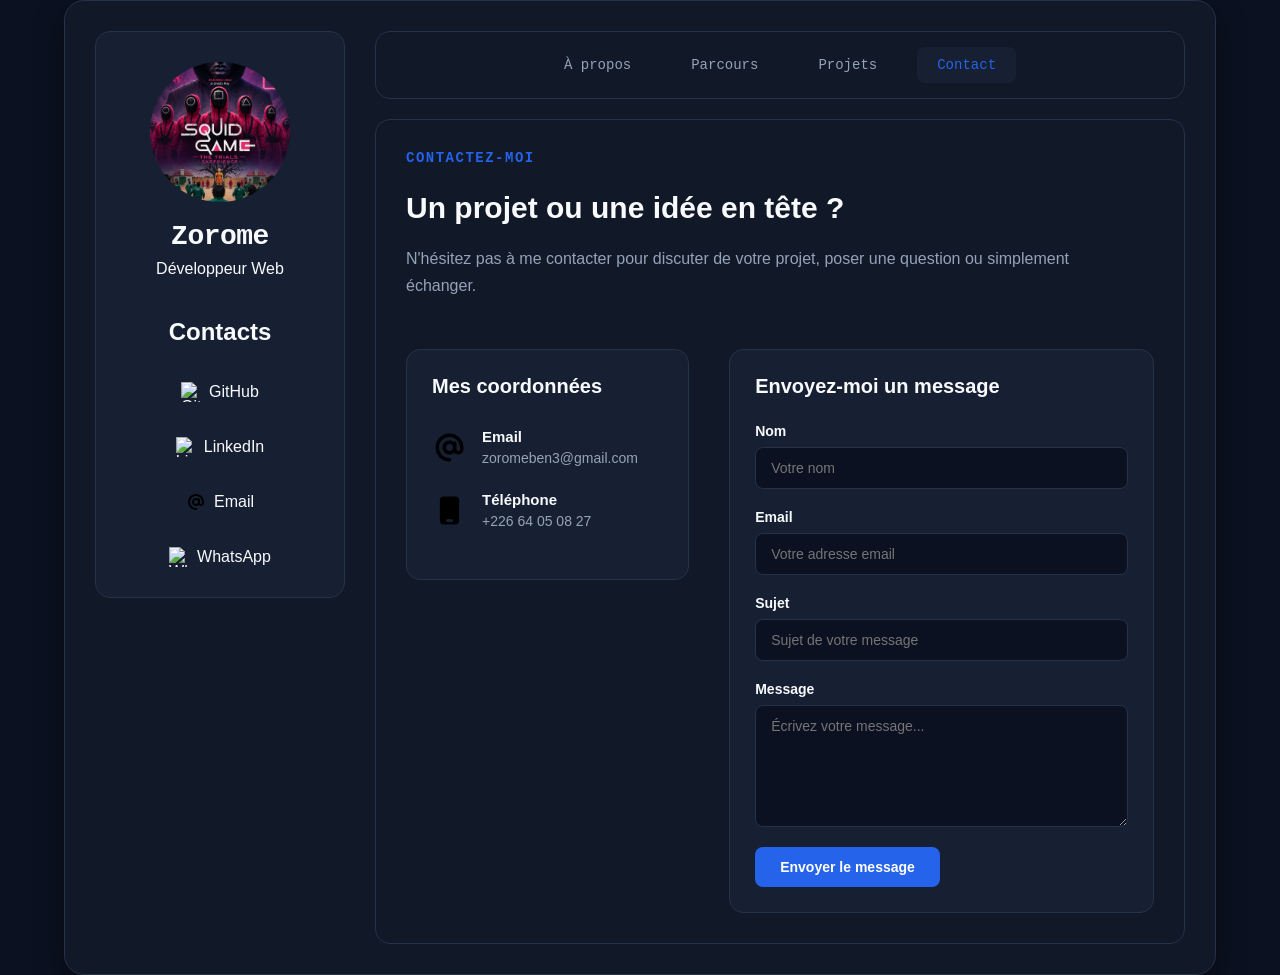
==== contacts.html @ be03c739 "mon premier commit" ====
<!DOCTYPE html>
<html lang="fr">

<head>
    <meta charset="UTF-8">

    <meta name="viewport" content="width=device-width, initial-scale=1.0">

    <title>Contact - Zorome</title>

    <link rel="stylesheet" href="style.css">
</head>

<body>

    <!-- GRAND CONTENEUR -->

    <div class="portfolio-container">


        <!-- =========================
             COLONNE GAUCHE
        ========================== -->

        <aside class="profile-sidebar">

            <!-- PROFIL -->

           <div class="profile">

    <div class="profile-header">

        <img
            src="image/squig-game.jpg"
            alt="Photo de Zorome"
        >

        <div class="profile-name">

            <h1>Zorome</h1>

            <p>Développeur Web</p>

        </div>

        <button class="profile-toggle" id="profileToggle">
            ▼
        </button>

    </div>
<div class="profile-info" id="profileInfo">

    <a href="mailto:zoromeben3@gmail.com">
        📧 zoromeben3@gmail.com
    </a>

    <a href="tel:+22664050827">
        📱 +226 64 05 08 27
    </a>

    <a href="#" target="_blank">
        💻 GitHub
    </a>

    <a href="#" target="_blank">
        🔗 LinkedIn
    </a>

    <a href="#" target="_blank">
        💬 WhatsApp
    </a>

</div>

</div>

            <!-- CONTACTS -->

            <div class="contacts">

                <h2>Contacts</h2>

                


                <a href="#">

                    <img
                        src="image/svg/img11.svg"
                        alt="GitHub"
                    >

                    GitHub

                </a>


                <a href="#">

                    <img
                        src="image/svg/img22.svg"
                        alt="LinkedIn"
                    >

                    LinkedIn

                </a>


                <a href="#">

                    <img
                        src="image/svg/img33.svg"
                        alt="Email"
                    >

                    Email

                </a>


                <a href="#">

                    <img
                        src="image/svg/img44.svg"
                        alt="WhatsApp"
                    >

                    WhatsApp

                </a>

            </div>

        </aside>



        <!-- =========================
             COLONNE DROITE
        ========================== -->

        <div class="right-column">


            <!-- =========================
                 MENU
            ========================== -->

           <nav class="menu">


<button class="active" data-page="index.html">
    À propos
</button>

<button data-page="parcours.html">
    Parcours
</button>

<button data-page="projets.html">
    Projets
</button>

<button data-page="contacts.html">
    Contact
</button>


</nav>



            <!-- =========================
                 CONTENU PRINCIPAL
            ========================== -->

            <main class="main-content">


                <!-- =========================
                     SECTION CONTACT
                ========================== -->

                <section class="contact-section">


                    <!-- INTRODUCTION -->

                    <div class="contact-intro">

                        <h2>Contactez-moi</h2>

                        <h3>
                            Un projet ou une idée en tête ?
                        </h3>

                        <p>
                            N'hésitez pas à me contacter pour discuter
                            de votre projet, poser une question ou
                            simplement échanger.
                        </p>

                    </div>



                    <!-- CONTENU CONTACT -->

                    <div class="contact-container">


                        <!-- INFORMATIONS -->

                        <div class="contact-info">

                            <h3>
                                Mes coordonnées
                            </h3>


                            <div class="contact-item">

                                <img
                                    src="image/svg/img33.svg"
                                    alt="Email"
                                >

                                <div>

                                    <h4>Email</h4>

                                    <p>
                                        zoromeben3@gmail.com
                                    </p>

                                </div>

                            </div>



                            <div class="contact-item">

                                <img
                                    src="image/svg/img55.svg"
                                    alt="Téléphone"
                                >

                                <div>

                                    <h4>Téléphone</h4>

                                    <p>
                                        +226 64 05 08 27
                                    </p>

                                </div>

                            </div>




                        </div>



                        <!-- FORMULAIRE -->

                        <div class="contact-form">

                            <h3>
                                Envoyez-moi un message
                            </h3>


                            <form id="contactForm">


                                <!-- NOM -->

                                <div class="form-group">

                                    <label for="name">
                                        Nom
                                    </label>

                                    <input
                                        type="text"
                                        id="name"
                                        placeholder="Votre nom"
                                    >
                                    <p id="nameError" class="error"></p>

                                </div>



                                <!-- EMAIL -->

                                <div class="form-group">

                                    <label for="email">
                                        Email
                                    </label>

                                    <input
                                        type="email"
                                        id="email"
                                        placeholder="Votre adresse email"
                                    >
                                    <p id="emailError" class="error"></p>

                                </div>



                                <!-- SUJET -->

                                <div class="form-group">

                                    <label for="subject">
                                        Sujet
                                    </label>

                                    <input
                                        type="text"
                                        id="subject"
                                        placeholder="Sujet de votre message"
                                    >
                                    <p id="subjectError" class="error"></p>

                                </div>



                                <!-- MESSAGE -->

                                <div class="form-group">

                                    <label for="message">
                                        Message
                                    </label>

                                    <textarea
                                        id="message"
                                        rows="6"
                                        placeholder="Écrivez votre message..."
                                    ></textarea>
                                    <p id="messageError" class="error"></p>

                                </div>



                                <!-- BOUTON -->

                                <button
                                    type="submit"
                                    class="submit-button"
                                >
                                    Envoyer le message
                                </button>
                                <p id="result"></p>


                            </form>

                        </div>


                    </div>


                </section>


            </main>


        </div>


    </div>



    <!-- JAVASCRIPT -->

    <script src="script.js"></script>

</body>

</html>
---- style.css ----
/* =========================
   0. POLICES
   Ajoute ceci dans le <head> de tes pages HTML pour charger la police :
   <link rel="preconnect" href="https://fonts.googleapis.com">
   <link href="https://fonts.googleapis.com/css2?family=JetBrains+Mono:wght@400;500;600;700&display=swap" rel="stylesheet">
========================= */

:root {
    --font-mono: "JetBrains Mono", ui-monospace, "SFMono-Regular", Menlo, Consolas, "Courier New", monospace;
}


/* =========================
   1. RÉINITIALISATION
========================= */

* {
    margin: 0;
    padding: 0;
    box-sizing: border-box;
}


/* =========================
   2. PROFIL
========================= */

.profile {
    text-align: center;
    margin-bottom: 40px;
}

.profile img {
    width: 140px;
    height: 140px;

    object-fit: cover;
    border-radius: 50%;

    margin-bottom: 15px;
}

.profile h1 {
    font-size: 28px;
    margin-bottom: 8px;

    font-family: var(--font-mono);
    letter-spacing: -0.5px;
}

.profile p {
    font-size: 16px;
}


/* =========================
   3. CONTACTS
========================= */

.contacts {
    display: flex;
    flex-direction: column;

    gap: 35px;

    text-align: center;
}

.contacts h2 {
    margin-bottom: 1px;
}

.contacts a {
    text-decoration: none;
    color: #F8FAFC;

    display: flex;
    align-items: center;
    justify-content: center;

    gap: 8px;

    transition: 0.3s;
}

.contacts a img {
    width: 20px;
    height: 20px;
}

.contacts a:hover {
    color: #60A5FA;
}


/* =========================
   4. BODY
========================= */

body {
    min-height: 100vh;

    font-family: Arial, sans-serif;

    background-color: #0B1120;

    color: #F8FAFC;

    display: flex;
    justify-content: center;
    align-items: center;
}


/* =========================
   5. GRAND CONTENEUR
========================= */

.portfolio-container {
    width: 90%;
    max-width: 1200px;

    min-height: 700px;

    background-color: #111827;

    border: 1px solid #263247;

    border-radius: 20px;

    padding: 30px;

    display: grid;

    grid-template-columns: 250px 1fr;

    gap: 30px;

    box-shadow: 0 10px 30px rgba(0, 0, 0, 0.4);
}


/* =========================
   6. BLOC PROFIL GAUCHE
========================= */

.profile-sidebar {
    border: 1px solid #263247;

    border-radius: 15px;

    position: sticky;

    top: 30px;

    align-self: start;

    padding: 30px;

    display: flex;

    flex-direction: column;

    justify-content: flex-end;

    background-color: #172033;
}


/* =========================
   7. COLONNE DROITE
========================= */

.right-column {
    display: flex;

    flex-direction: column;

    gap: 20px;
}


/* =========================
   8. MENU
========================= */

.menu {

    border: 1px solid #263247;

    border-radius: 15px;

    padding: 15px;

    display: flex;

    justify-content: center;

    align-items: center;

    gap: 20px;

    background-color: #111827;

    /* CORRECTION : "position" manquait, du coup "top" et "z-index"
       n'avaient aucun effet. Ajout de "sticky" pour que le menu reste
       visible en haut au scroll, comme .profile-sidebar. */
    

    top: 30px;

    z-index: 100;
}

/* =========================
   9. CONTENU PRINCIPAL
========================= */

.main-content {
    flex: 1;

    border: 1px solid #263247;

    border-radius: 15px;

    padding: 30px;

    background-color: #111827;
    

}


/* =========================
   10. BOUTONS DU MENU
========================= */

.menu button {
    
    padding: 10px 20px;

    border: none;

    background: none;

    cursor: pointer;

    font-size: 14px;

    font-family: var(--font-mono);

    color: #94A3B8;

    border-radius: 8px;

    transition: 0.3s;
}


/* SURVOL */

.menu button:hover {
    background-color: #172033;

    color: #60A5FA;
}


/* BOUTON ACTIF */

.menu button.active {
    background-color: #172033;

    color: #2563EB;
}


/* ==================================================
   PAGE À PROPOS
================================================== */


/* =========================
   11. SECTION À PROPOS
========================= */

.about-section > h2 {
    font-size: 14px;

    font-family: var(--font-mono);
    text-transform: uppercase;
    letter-spacing: 1.5px;

    color: #2563EB;

    margin-bottom: 25px;
}


/* =========================
   SLOGAN
========================= */

.slogan {
    max-width: 700px;

    font-size: 32px;

    line-height: 1.3;

    margin-bottom: 25px;

    color: #F8FAFC;
}


/* =========================
   TEXTE DE PRÉSENTATION
========================= */

.apropo {
    max-width: 700px;

    line-height: 1.7;

    font-size: 16px;

    color: #94A3B8;

    margin-bottom: 15px;
}


/* =========================
   APPEL À L'ACTION
========================= */

.call-to-action {
    display: block;

    font-size: 16px;

    color: #2563EB;

    margin-top: 20px;
}


/* ==================================================
   MES OFFRES
================================================== */


/* =========================
   12. SECTION OFFRES
========================= */

.offers {
    margin-top: 50px;
}

.offers h2 {
    margin-bottom: 25px;
}


/* =========================
   CONTENEUR DES CARTES
========================= */

.offers-container {
    display: grid;

    grid-template-columns: repeat(2, 1fr);

    gap: 20px;
}


/* =========================
   13. CARTE D'OFFRE
========================= */

.offer-card {
    border: 1px solid #263247;

    border-radius: 14px;

    padding: 22px;

    min-height: 180px;

    background-color: #172033;

    display: flex;

    flex-direction: column;

    justify-content: center;

    transition:
        transform 0.3s ease,
        box-shadow 0.3s ease,
        border-color 0.3s ease;
}


/* TITRE */

.offer-card h3 {
    margin-bottom: 10px;

    font-size: 18px;

    color: #F8FAFC;
}


/* DESCRIPTION */

.offer-card p {
    line-height: 1.5;

    color: #94A3B8;

    font-size: 14px;
}


/* ICÔNE */

.offer-icon {
    width: 50px;

    height: 50px;

    margin-bottom: 15px;
}


/* =========================
   14. EFFET AU SURVOL
========================= */

.offer-card:hover {
    transform: translateY(-5px);

    border-color: #2563EB;

    box-shadow: 0 10px 25px rgba(37, 99, 235, 0.20);
}


/* ==================================================
   PAGE PARCOURS
================================================== */


/* =========================
   15. SECTION PARCOURS
========================= */

.parcours-section > h2 {
    font-size: 14px;

    font-family: var(--font-mono);
    text-transform: uppercase;
    letter-spacing: 1.5px;

    color: #2563EB;

    margin-bottom: 25px;
}


/* =========================
   GRAND TITRE
========================= */

.parcours-section > h3 {
    font-size: 30px;

    color: #F8FAFC;

    margin-bottom: 20px;
}


/* =========================
   INTRODUCTION
========================= */

.parcours-intro {
    max-width: 700px;

    color: #94A3B8;

    line-height: 1.7;

    margin-bottom: 50px;
}


/* ==================================================
   FORMATION
================================================== */


/* =========================
   TITRE FORMATION
========================= */

.formation > h2 {
    color: #F8FAFC;

    font-size: 24px;

    margin-bottom: 35px;
}


/* ==================================================
   TIMELINE
================================================== */


/* CONTENEUR */

.timeline {
    position: relative;

    padding-left: 40px;
}


/* LIGNE VERTICALE */

.timeline::before {
    content: "";

    position: absolute;

    left: 8px;

    top: 0;

    bottom: 0;

    width: 2px;

    background-color: #263247;
}


/* =========================
   ÉLÉMENT DE LA TIMELINE
========================= */

.timeline-item {
    position: relative;

    display: grid;

    grid-template-columns: 80px 1fr;

    gap: 25px;

    margin-bottom: 35px;
}


/* =========================
   DATE
========================= */

.timeline-date {
    font-weight: 600;
    font-family: var(--font-mono);
    font-size: 14px;

    color: #2563EB;

    padding-top: 5px;
}


/* =========================
   POINT DE LA TIMELINE
========================= */

.timeline-item::before {
    content: "";

    position: absolute;

    left: -40px;

    top: 5px;

    width: 12px;

    height: 12px;

    background-color: #2563EB;

    border-radius: 50%;

    border: 3px solid #111827;

    box-shadow: 0 0 0 2px #2563EB;
}


/* =========================
   CARTE DE FORMATION
========================= */

.timeline-content {
    background-color: #172033;

    border: 1px solid #263247;

    border-radius: 12px;

    padding: 20px;

    transition:
        transform 0.3s ease,
        box-shadow 0.3s ease,
        border-color 0.3s ease;
}


/* TITRE DE LA CARTE */

.timeline-content h3 {
    font-size: 18px;

    margin-bottom: 10px;

    color: #F8FAFC;
}


/* TEXTE DE LA CARTE */

.timeline-content p {
    color: #94A3B8;

    line-height: 1.6;

    margin-bottom: 8px;
}


/* =========================
   SURVOL DE LA CARTE
========================= */

.timeline-content:hover {
    transform: translateX(5px);

    border-color: #2563EB;

    box-shadow: 0 8px 20px rgba(37, 99, 235, 0.15);
}
/* ==================================================
   EXPÉRIENCES & RÉALISATIONS
================================================== */

/* SECTION */
.experiences{
    margin-top: 60px;
}
/* TITRE */
.experiences >h2{
    font-size: 24px;

    color: #F8FAFC;
    margin-bottom: 15px;
}
/* INTRODUCTION */
.experiences-intro{
    max-width: 700px;
    color: #94A3B8;
    line-height: 1.7;
    margin-bottom: 30px;
}
/*CONTENEUR*/
.experiences-container{
    display: grid;

    grid-template-columns: repeat(2, 1fr);

    gap: 20px;
}
/*      CARTES     */
.experience-card{
    border: 1px solid #263247;

    border-radius: 14px;
    padding: 22px;
    background-color: #172033;

    display: flex;
    flex-direction: column;

    transition: 
        transform 0.3s ease,
        box-shadow 0.3s ease,
        border-color 0.3s ease;
}
/*ICÖNE*/
.experience-card img{
    width: 45px;
    height: 45px;
    margin-bottom: 15px;
}
/*  TITRES  */

.experience-card h3{
    font-size: 18px;

    color: #F8FAFC;

    margin-bottom: 10px;
}

/* =========================
   LIEN PROJET
========================= */
.project-link{
    display: inline-block;
    margin-top: 20px;
    color: #60A5FA;
    text-decoration: none;
    font-size: 14px;
    font-weight: 600;
    transition: 0.3s;
}
.project-link:hover {
    color: #2563EB;

    transform: translateX(4px);
}


/* =========================
   SURVOL DE LA CARTE
========================= */

.experience-card:hover {
    transform: translateY(-5px);

    border-color: #2563EB;

    box-shadow: 0 10px 25px rgba(37, 99, 235, 0.18);
}
/* ==================================================
   COMPÉTENCES
================================================== */

.skills {
    margin-top: 60px;
}


/* TITRE */

.skills > h2 {
    font-size: 24px;

    color: #F8FAFC;

    margin-bottom: 15px;
}


/* INTRODUCTION */

.skills-intro {
    max-width: 700px;

    color: #94A3B8;

    line-height: 1.7;

    margin-bottom: 30px;
}


/* CONTENEUR */

.skills-container {
    display: grid;

    grid-template-columns: repeat(2, 1fr);

    gap: 20px;
}


/* CARTE */

.skill-card {
    border: 1px solid #263247;

    border-radius: 14px;

    padding: 22px;

    background-color: #172033;

    transition:
        transform 0.3s ease,
        box-shadow 0.3s ease,
        border-color 0.3s ease;
}


/* TITRE DE LA CARTE */

.skill-card h3 {
    font-size: 18px;

    color: #F8FAFC;

    margin-bottom: 18px;
}


/* LISTE DES COMPÉTENCES */

.skill-list {
    display: flex;

    flex-wrap: wrap;

    gap: 10px;
}


/* BADGES */

.skill-list span {
    padding: 7px 12px;

    background-color: rgba(37, 99, 235, 0.15);

    color: #60A5FA;

    border-radius: 8px;

    font-size: 13px;
    font-family: var(--font-mono);

    font-weight: 500;
}


/* SURVOL */

.skill-card:hover {
    transform: translateY(-5px);

    border-color: #2563EB;

    box-shadow: 0 10px 25px rgba(37, 99, 235, 0.18);
}
.section-title {
    display: flex;
    align-items: center;
    gap: 12px;
    margin-bottom: 35px;
}

.section-title img {
    width: 32px;
    height: 32px;
}

.section-title h2 {
    font-size: 24px;
    color: #F8FAFC;
    margin: 0;
}

/* NOTE : ".competences" ne contenait que width/height sans autre
   contexte — ça ressemblait à du code oublié. Je l'ai laissé tel
   quel ici, à toi de me dire si tu veux la supprimer ou la
   compléter (ex: fusionner avec .section-title img). */
.competences {
    width: 32px;
    height: 32px;
}
/* ==================================================
   CERTIFICATIONS
================================================== */

.certifications {
    margin-top: 60px;
}


/* TITRE
   NOTE : ce bloc redéfinit exactement les mêmes règles que
   ".section-title" plus haut — c'est redondant, tu peux
   probablement supprimer ce bloc et garder seulement
   ".section-title" + ".certifications .section-title img" si tu
   as besoin d'une exception. Laissé inchangé pour ne rien casser. */

.certifications .section-title {
    display: flex;

    align-items: center;

    gap: 12px;

    margin-bottom: 15px;
}

.certifications .section-title img {
    width: 32px;

    height: 32px;
}

.certifications .section-title h2 {
    font-size: 24px;

    color: #F8FAFC;

    margin: 0;
}


/* INTRODUCTION */

.certifications-intro {
    max-width: 700px;

    color: #94A3B8;

    line-height: 1.7;

    margin-bottom: 30px;
}


/* CONTENEUR */

.certifications-container {
    display: grid;

    grid-template-columns: repeat(2, 1fr);

    gap: 20px;
}


/* CARTE */

.certification-card {
    display: flex;

    align-items: flex-start;

    gap: 18px;

    padding: 22px;

    background-color: #172033;

    border: 1px solid #263247;

    border-radius: 14px;

    transition:
        transform 0.3s ease,
        box-shadow 0.3s ease,
        border-color 0.3s ease;
}


/* ICÔNE */

.certification-icon {
    width: 45px;

    height: 45px;

    flex-shrink: 0;
}


/* CONTENU */

.certification-content h3 {
    font-size: 17px;

    color: #F8FAFC;

    margin-bottom: 8px;
}


/* ORGANISME */

.certification-organism {
    color: #94A3B8;

    font-size: 14px;

    margin-bottom: 8px;
}


/* ANNÉE */

.certification-year {
    display: block;

    color: #60A5FA;

    font-size: 13px;
    font-family: var(--font-mono);

    font-weight: 600;

    margin-bottom: 12px;
}


/* LIEN */

.certification-link {
    color: #60A5FA;

    text-decoration: none;

    font-size: 14px;

    font-weight: 600;

    transition: 0.3s;
}


.certification-link:hover {
    color: #2563EB;

    transform: translateX(4px);
}


/* SURVOL */

.certification-card:hover {
    transform: translateY(-5px);

    border-color: #2563EB;

    box-shadow: 0 10px 25px rgba(37, 99, 235, 0.18);
}
/* =========================
   PAGE PROJETS
========================= */

.projects-section > h2 {
    color: #2563EB;
    font-size: 14px;
    font-family: var(--font-mono);
    text-transform: uppercase;
    letter-spacing: 1.5px;
    margin-bottom: 25px;
}

.projects-section > h3 {
    font-size: 30px;
    color: #F8FAFC;
    margin-bottom: 20px;
}

.projects-intro {
    max-width: 700px;
    color: #94A3B8;
    line-height: 1.7;
    margin-bottom: 50px;
}


/* =========================
   CONTENEUR DES PROJETS
========================= */

.projects-container {
    display: grid;

    grid-template-columns: repeat(2, 1fr);

    gap: 25px;
}


/* =========================
   CARTE PROJET
========================= */

.project-card {
    border: 1px solid #263247;

    border-radius: 14px;

    overflow: hidden;

    background-color: #172033;

    transition:
        transform 0.3s ease,
        box-shadow 0.3s ease,
        border-color 0.3s ease;
}


/* =========================
   IMAGE DU PROJET
========================= */

.project-image {
    width: 100%;
    height: 200px;

    overflow: hidden;

    background-color: #1E293B;
}

.project-image img {
    width: 100%;
    height: 100%;

    object-fit: cover;

    transition: transform 0.4s ease;
}


/* =========================
   CONTENU
========================= */

.project-content {
    padding: 22px;
}

.project-content h3 {
    font-size: 20px;

    color: #F8FAFC;

    margin-bottom: 12px;
}

.project-content p {
    color: #94A3B8;

    font-size: 14px;

    line-height: 1.6;

    margin-bottom: 20px;
}


/* =========================
   TECHNOLOGIES
========================= */

.project-technologies {
    display: flex;

    flex-wrap: wrap;

    gap: 8px;

    margin-bottom: 20px;
}

.project-technologies span {
    padding: 6px 10px;

    background-color: rgba(37, 99, 235, 0.15);

    color: #60A5FA;

    border-radius: 6px;

    font-size: 12px;
    font-family: var(--font-mono);

    font-weight: 600;
}


/* =========================
   LIEN
========================= */

.project-link {
    display: inline-block;

    color: #60A5FA;

    text-decoration: none;

    font-size: 14px;

    font-weight: 600;

    transition: 0.3s;
}

.project-link:hover {
    color: #2563EB;

    transform: translateX(4px);
}


/* =========================
   SURVOL DE LA CARTE
========================= */

.project-card:hover {
    transform: translateY(-5px);

    border-color: #2563EB;

    box-shadow:
        0 10px 25px rgba(37, 99, 235, 0.20);
}


/* ZOOM DE L'IMAGE */

.project-card:hover .project-image img {
    transform: scale(1.05);
}
/* =========================
   PAGE CONTACT
========================= */

.contact-section h2 {
    color: #2563EB;
    font-size: 14px;
    font-family: var(--font-mono);
    text-transform: uppercase;
    letter-spacing: 1.5px;
    margin-bottom: 25px;
}

.contact-intro h3 {
    font-size: 30px;
    color: #F8FAFC;
    margin-bottom: 20px;
}

.contact-intro p {
    max-width: 700px;
    color: #94A3B8;
    line-height: 1.7;
    margin-bottom: 50px;
}


/* =========================
   CONTENEUR CONTACT
========================= */

.contact-container {
    display: grid;

    grid-template-columns: 1fr 1.5fr;

    gap: 40px;
}


/* =========================
   INFORMATIONS CONTACT
========================= */

.contact-info {
    background-color: #172033;

    border: 1px solid #263247;

    border-radius: 14px;

    padding: 25px;

    height: fit-content;
}

.contact-info > h3 {
    font-size: 20px;

    color: #F8FAFC;

    margin-bottom: 30px;
}


/* =========================
   ÉLÉMENT CONTACT
========================= */

.contact-item {
    display: flex;

    align-items: center;

    gap: 15px;

    margin-bottom: 25px;
}

.contact-item img {
    width: 35px;

    height: 35px;
}

.contact-item h4 {
    font-size: 15px;

    color: #F8FAFC;

    margin-bottom: 5px;
}

.contact-item p {
    font-size: 14px;

    color: #94A3B8;
}


/* =========================
   FORMULAIRE
========================= */

.contact-form {
    border: 1px solid #263247;

    border-radius: 14px;

    padding: 25px;

    background-color: #172033;
}

.contact-form > h3 {
    font-size: 20px;

    color: #F8FAFC;

    margin-bottom: 25px;
}


/* =========================
   GROUPE DU FORMULAIRE
========================= */

.form-group {
    display: flex;

    flex-direction: column;

    margin-bottom: 20px;
}


/* =========================
   LABEL
========================= */

.form-group label {
    font-size: 14px;

    font-weight: 600;

    color: #F8FAFC;

    margin-bottom: 8px;
}


/* =========================
   CHAMPS
========================= */

.form-group input,
.form-group textarea {
    width: 100%;

    padding: 12px 15px;

    border: 1px solid #263247;

    border-radius: 8px;

    background-color: #0B1120;

    color: #F8FAFC;

    font-family: Arial, sans-serif;

    font-size: 14px;

    outline: none;

    transition: 0.3s;
}


/* =========================
   FOCUS
========================= */

.form-group input:focus,
.form-group textarea:focus {
    border-color: #2563EB;

    box-shadow:
        0 0 0 3px rgba(37, 99, 235, 0.20);
}


/* =========================
   TEXTAREA
========================= */

.form-group textarea {
    resize: vertical;
}


/* =========================
   BOUTON ENVOYER
========================= */

.submit-button {
    padding: 12px 25px;

    border: none;

    border-radius: 8px;

    background-color: #2563EB;

    color: #FFFFFF;

    font-size: 14px;

    font-weight: 600;

    cursor: pointer;

    transition: 0.3s;
}

.submit-button:hover {
    background-color: #1D4ED8;

    transform: translateY(-2px);

    box-shadow:
        0 5px 15px rgba(37, 99, 235, 0.30);
}
/*javascrip */
.error {
    color: #EF4444;
    margin: 0;
    font-size: 14px;
}

.ok {
    color: #22C55E;
    margin: 0;
    font-size: 14px;
}
.profile-info {
    max-height: 0;
    overflow: hidden;
    opacity: 0;
    margin-top: 0;

    transition:
        max-height 0.4s ease,
        opacity 0.3s ease,
        margin-top 0.4s ease;
}

.profile-info.show {
    max-height: 300px;
    opacity: 1;
    margin-top: 20px;
}


/* Par défaut : bouton caché sur ordinateur */

.profile-toggle {
    display: none;
    border: none;
    background: transparent;
    color: white;
    font-size: 20px;
    cursor: pointer;
    transition: transform 0.3s ease;
}
/* =========================
   COMPÉTENCES MOBILE
========================= */

.skills {
    margin-top: 40px;
}

.skills-container {
    grid-template-columns: 1fr;
    gap: 15px;
}

.skill-card {
    width: 100%;
    box-sizing: border-box;
    padding: 18px;
}
/* =========================
   CERTIFICATIONS MOBILE
========================= */

.certifications {
    margin-top: 40px;
}

.certifications-container {
    grid-template-columns: 1fr;
    gap: 15px;
}

.certification-card {
    width: 100%;
    box-sizing: border-box;
    padding: 18px;
}
/* =========================
   EXPÉRIENCES MOBILE
========================= */

.experiences {
    margin-top: 40px;
}

.experiences-container {
    grid-template-columns: 1fr;
    gap: 15px;
}

.experience-card {
    width: 100%;
    box-sizing: border-box;
    padding: 18px;
}

@media (max-width: 768px) {

    .contacts {
        display: none;
    }

    .portfolio-container {
        width: 95%;
        grid-template-columns: 1fr;
        padding: 20px;
        gap: 20px;
    }

    .profile-sidebar {
        position: static;
        width: auto;
    }

    .right-column {
        width: 100%;
    }

    .menu {
        position: sticky;
        top: 0;
        width: auto;
    }


    /* =========================
       PROFIL DÉROULANT
    ========================= */

    .profile-header {
        display: flex;
        align-items: center;
        gap: 15px;
    }

    .profile-header img {
        width: 100px;
        height: 100px;
        object-fit: cover;
        border-radius: 50%;
    }

    .profile-name {
        flex: 1;
    }

    .profile-name h1 {
        margin: 0;
    }

    .profile-name p {
        margin: 5px 0 0;
    }

    .profile-toggle {
        display: block;
    }

    .profile-toggle.open {
        transform: rotate(180deg);
    }
    .profile-info {
    border-top: 1px solid #263247;
    padding-top: 15px;
}

.profile-info a {
    display: block;

    margin: 10px 0;

    padding: 8px 0;

    color: white;

    text-decoration: none;

    transition: 0.3s ease;
}

.profile-info a:hover {
    transform: translateX(5px);
}

/* =========================
   OFFRES SUR MOBILE
========================= */

.offers-container {
    grid-template-columns: 1fr;
    width: 100%;
}

.offer-card {
    width: 100%;
    box-sizing: border-box;
}
/* =========================
   CONTENU PRINCIPAL MOBILE
========================= */

.main-content {
    width: 100%;
    box-sizing: border-box;
    padding: 20px;
}

.about-section,
.contact-section {
    width: 100%;
    box-sizing: border-box;
}
/* =========================
   PARCOURS - TIMELINE MOBILE
========================= */

.timeline-item {
    grid-template-columns: 55px 1fr;
    gap: 15px;
    margin-bottom: 25px;
}

.timeline-date {
    font-size: 13px;
}

.timeline-content {
    padding: 15px;
}

.timeline-content h3 {
    font-size: 16px;
}

.timeline-content p {
    font-size: 14px;
}
/* =========================
   PROJETS - MOBILE
========================= */

.projects-section {
    width: 100%;
    box-sizing: border-box;
}

.projects-section > h3 {
    font-size: 24px;
}

.projects-intro {
    margin-bottom: 30px;
}

.projects-container {
    grid-template-columns: 1fr;
    gap: 20px;
}

.project-card {
    width: 100%;
    box-sizing: border-box;
}

.project-image {
    height: 180px;
}

.project-content {
    padding: 18px;
}

.project-content h3 {
    font-size: 18px;
}

.project-content p {
    font-size: 14px;
}
}
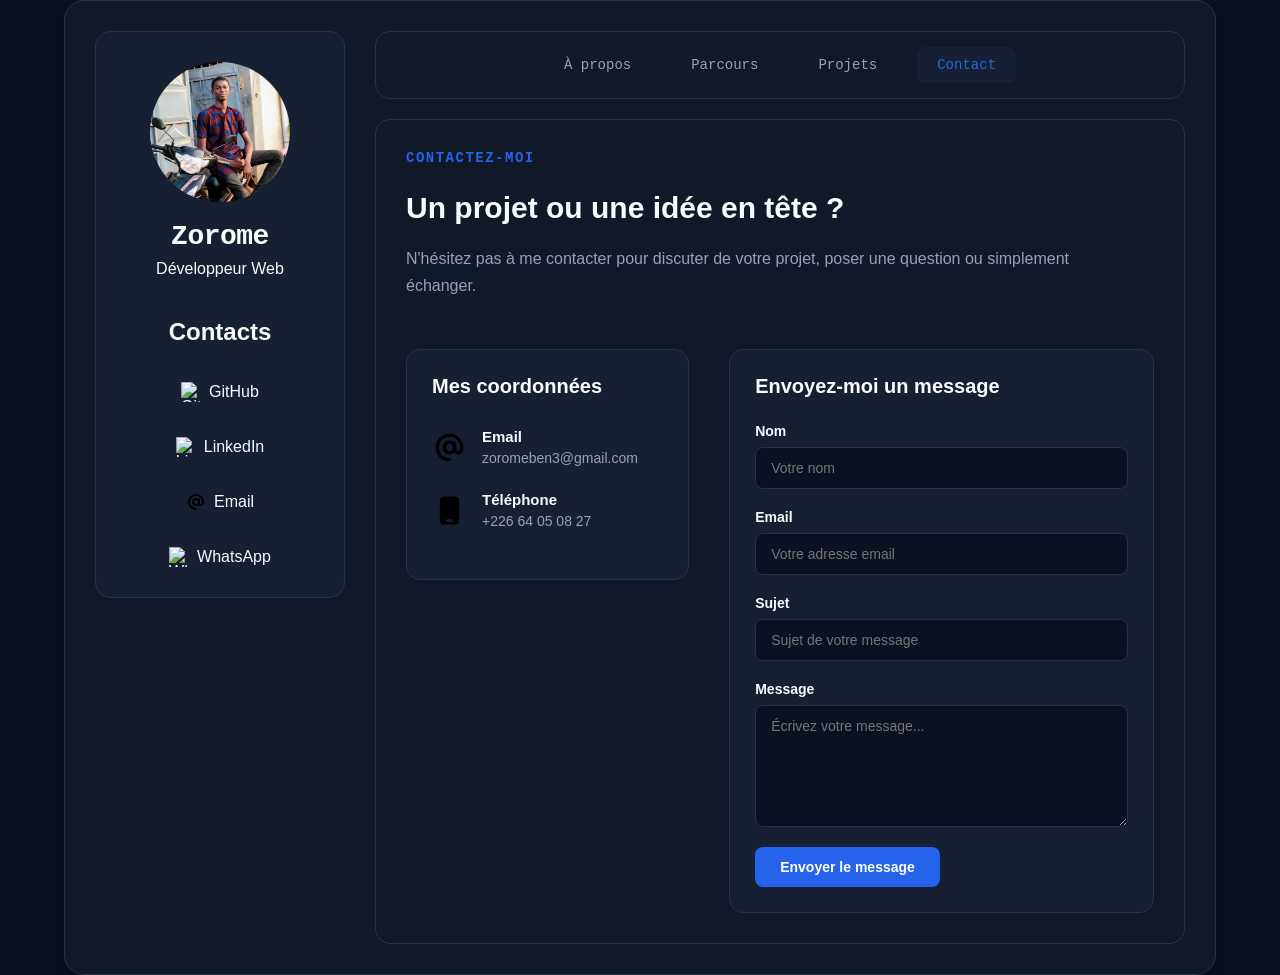
==== commit 6ccfbdc4: "changement des photo" ====
--- a/contacts.html
+++ b/contacts.html
@@ -31,7 +31,7 @@
     <div class="profile-header">
 
         <img
-            src="image/squig-game.jpg"
+            src="image/zorome-ben-abdoul-kabir.jpeg"
             alt="Photo de Zorome"
         >
 
--- a/style.css
+++ b/style.css
@@ -1521,63 +1521,21 @@
     cursor: pointer;
     transition: transform 0.3s ease;
 }
-/* =========================
-   COMPÉTENCES MOBILE
-========================= */
-
-.skills {
-    margin-top: 40px;
-}
-
-.skills-container {
-    grid-template-columns: 1fr;
-    gap: 15px;
-}
-
-.skill-card {
-    width: 100%;
-    box-sizing: border-box;
-    padding: 18px;
-}
-/* =========================
-   CERTIFICATIONS MOBILE
-========================= */
-
-.certifications {
-    margin-top: 40px;
-}
-
-.certifications-container {
-    grid-template-columns: 1fr;
-    gap: 15px;
-}
-
-.certification-card {
-    width: 100%;
-    box-sizing: border-box;
-    padding: 18px;
-}
-/* =========================
-   EXPÉRIENCES MOBILE
-========================= */
-
-.experiences {
-    margin-top: 40px;
-}
-
-.experiences-container {
-    grid-template-columns: 1fr;
-    gap: 15px;
-}
-
-.experience-card {
-    width: 100%;
-    box-sizing: border-box;
-    padding: 18px;
-}
-
 @media (max-width: 768px) {
-
+        html,
+    body {
+        width: 100%;
+        max-width: 100%;
+        overflow-x: hidden;
+    }
+
+    .portfolio-container,
+    .profile-sidebar,
+    .right-column,
+    .main-content {
+        max-width: 100%;
+        box-sizing: border-box;
+    }
     .contacts {
         display: none;
     }
@@ -1599,9 +1557,34 @@
     }
 
     .menu {
-        position: sticky;
+        position: fixed;
         top: 0;
-        width: auto;
+        left: 0;
+        right: 0;
+        width: 100%;
+        z-index: 1000;
+
+        /* fond bien opaque + léger flou pour que le contenu qui
+           défile en dessous ne soit jamais visible à travers */
+        background-color: #111827;
+        backdrop-filter: blur(8px);
+        -webkit-backdrop-filter: blur(8px);
+
+        /* barre pleine largeur, collée en haut de l'écran */
+        margin: 0;
+        border-radius: 0;
+        border-left: none;
+        border-right: none;
+        border-top: none;
+
+        box-shadow: 0 8px 20px rgba(0, 0, 0, 0.35);
+    }
+
+    /* Comme le menu est maintenant "fixed", il sort du flux normal
+       de la page : on ajoute donc un espace en haut pour que le
+       contenu ne se retrouve pas caché en dessous du menu. */
+    .profile-sidebar {
+        margin-top: 66px;
     }
 
 
@@ -1685,6 +1668,7 @@
     width: 100%;
     box-sizing: border-box;
     padding: 20px;
+    min-width: 0;
 }
 
 .about-section,
@@ -1759,4 +1743,142 @@
 .project-content p {
     font-size: 14px;
 }
+.right-column{
+    min-width: 0;
+}
+
+    /* =========================
+       COMPÉTENCES MOBILE
+    ========================= */
+
+    .skills {
+        margin-top: 40px;
+    }
+
+    .skills-container {
+        grid-template-columns: 1fr;
+        gap: 15px;
+    }
+
+    .skill-card {
+        width: 100%;
+        box-sizing: border-box;
+        padding: 18px;
+    }
+
+    /* =========================
+       CERTIFICATIONS MOBILE
+    ========================= */
+
+    .certifications {
+        margin-top: 40px;
+    }
+
+    .certifications-container {
+        grid-template-columns: 1fr;
+        gap: 15px;
+    }
+
+    .certification-card {
+        width: 100%;
+        box-sizing: border-box;
+        padding: 18px;
+    }
+
+    /* =========================
+       EXPÉRIENCES MOBILE
+    ========================= */
+
+    .experiences {
+        margin-top: 40px;
+    }
+
+    .experiences-container {
+        grid-template-columns: 1fr;
+        gap: 15px;
+    }
+
+    .experience-card {
+        width: 100%;
+        box-sizing: border-box;
+        padding: 18px;
+    }
+
+    /* =========================
+       FORMULAIRE DE CONTACT MOBILE
+    ========================= */
+
+    .contact-container {
+        grid-template-columns: 1fr;
+        gap: 20px;
+    }
+
+    .contact-info,
+    .contact-form {
+        width: 100%;
+        box-sizing: border-box;
+    }
+
+    /* =========================
+       MENU MOBILE (éviter le débordement)
+    ========================= */
+
+    .menu {
+        flex-wrap: wrap;
+        gap: 10px;
+        padding: 12px;
+    }
+
+    .menu button {
+        padding: 8px 14px;
+        font-size: 13px;
+    }
+}
+
+/* =========================
+   TRÈS PETITS ÉCRANS (téléphones étroits)
+========================= */
+
+@media (max-width: 480px) {
+
+    .portfolio-container {
+        width: 100%;
+        padding: 15px;
+        border-radius: 12px;
+    }
+
+    .profile-sidebar,
+    .main-content {
+        padding: 18px;
+    }
+
+    .slogan {
+        font-size: 24px;
+    }
+
+    .parcours-section > h3,
+    .projects-section > h3,
+    .contact-intro h3 {
+        font-size: 22px;
+    }
+
+    .offer-card,
+    .skill-card,
+    .certification-card,
+    .experience-card {
+        padding: 15px;
+    }
+
+    .menu {
+        gap: 6px;
+    }
+
+    .menu button {
+        padding: 8px 10px;
+        font-size: 12px;
+    }
+
+    .project-image {
+        height: 160px;
+    }
 }
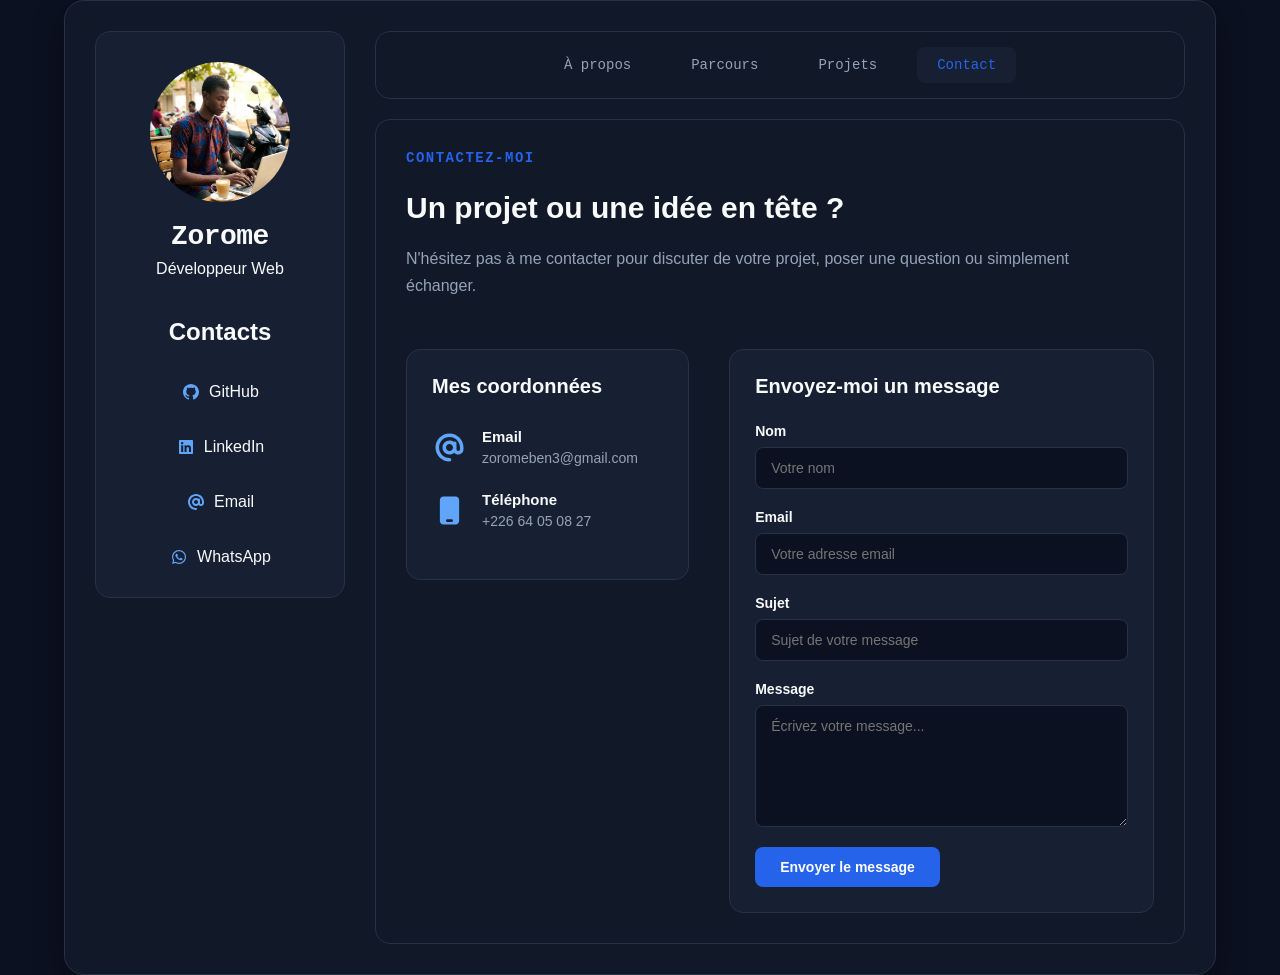
==== commit f6226d21: "many changes" ====
--- a/contacts.html
+++ b/contacts.html
@@ -43,91 +43,70 @@
 
         </div>
 
-        <button class="profile-toggle" id="profileToggle">
+        <button class="profile-toggle" id="profileToggle" aria-label="Afficher les contacts" aria-expanded="false">
             ▼
         </button>
 
     </div>
 <div class="profile-info" id="profileInfo">
 
-    <a href="mailto:zoromeben3@gmail.com">
-        📧 zoromeben3@gmail.com
-    </a>
-
-    <a href="tel:+22664050827">
-        📱 +226 64 05 08 27
-    </a>
-
-    <a href="#" target="_blank">
-        💻 GitHub
-    </a>
-
-    <a href="#" target="_blank">
-        🔗 LinkedIn
-    </a>
-
-    <a href="#" target="_blank">
-        💬 WhatsApp
-    </a>
+                <a href="mailto:zoromeben3@gmail.com">
+                    <img src="image/svg/img33.svg" alt="">
+                    zoromeben3@gmail.com
+                </a>
+
+                <a href="tel:+22664050827">
+                    <img src="image/svg/img55.svg" alt="">
+                    +226 64 05 08 27
+                </a>
+
+                <!-- TODO : remplacer # par ton lien GitHub -->
+                <a href="#" target="_blank" rel="noopener noreferrer">
+                    <img src="image/svg/img11.svg" alt="">
+                    GitHub
+                </a>
+
+                <!-- TODO : remplacer # par ton lien LinkedIn -->
+                <a href="#" target="_blank" rel="noopener noreferrer">
+                    <img src="image/svg/img22.svg" alt="">
+                    LinkedIn
+                </a>
+
+                <a href="https://wa.me/22664050827" target="_blank" rel="noopener noreferrer">
+                    <img src="image/svg/img44.svg" alt="">
+                    WhatsApp
+                </a>
+
+            </div>
 
 </div>
 
-</div>
-
             <!-- CONTACTS -->
 
             <div class="contacts">
 
                 <h2>Contacts</h2>
 
-                
-
-
-                <a href="#">
-
-                    <img
-                        src="image/svg/img11.svg"
-                        alt="GitHub"
-                    >
-
+                <!-- TODO : remplacer # par ton lien GitHub -->
+                <a href="#" target="_blank" rel="noopener noreferrer">
+                    <img src="image/svg/img11.svg" alt="">
                     GitHub
-
-                </a>
-
-
-                <a href="#">
-
-                    <img
-                        src="image/svg/img22.svg"
-                        alt="LinkedIn"
-                    >
-
+                </a>
+
+                <!-- TODO : remplacer # par ton lien LinkedIn -->
+                <a href="#" target="_blank" rel="noopener noreferrer">
+                    <img src="image/svg/img22.svg" alt="">
                     LinkedIn
-
-                </a>
-
-
-                <a href="#">
-
-                    <img
-                        src="image/svg/img33.svg"
-                        alt="Email"
-                    >
-
+                </a>
+
+                <a href="mailto:zoromeben3@gmail.com">
+                    <img src="image/svg/img33.svg" alt="">
                     Email
-
-                </a>
-
-
-                <a href="#">
-
-                    <img
-                        src="image/svg/img44.svg"
-                        alt="WhatsApp"
-                    >
-
+                </a>
+
+                <a href="https://wa.me/22664050827" target="_blank" rel="noopener noreferrer">
+                    <img src="image/svg/img44.svg" alt="">
                     WhatsApp
-
                 </a>
 
             </div>
@@ -148,26 +127,23 @@
             ========================== -->
 
            <nav class="menu">
-
-
-<button class="active" data-page="index.html">
-    À propos
-</button>
-
-<button data-page="parcours.html">
-    Parcours
-</button>
-
-<button data-page="projets.html">
-    Projets
-</button>
-
-<button data-page="contacts.html">
-    Contact
-</button>
-
-
-</nav>
+                <button data-page="index.html">
+                    À propos
+                </button>
+
+                <button data-page="parcours.html">
+                    Parcours
+                </button>
+
+                <button data-page="projets.html">
+                    Projets
+                </button>
+
+                <button class="active" data-page="contacts.html">
+                    Contact
+                </button>
+
+            </nav>
 
 
 
@@ -223,7 +199,7 @@
 
                                 <img
                                     src="image/svg/img33.svg"
-                                    alt="Email"
+                                    alt=""
                                 >
 
                                 <div>
@@ -244,7 +220,7 @@
 
                                 <img
                                     src="image/svg/img55.svg"
-                                    alt="Téléphone"
+                                    alt=""
                                 >
 
                                 <div>
@@ -275,7 +251,7 @@
                             </h3>
 
 
-                            <form id="contactForm">
+                            <form id="contactForm" novalidate>
 
 
                                 <!-- NOM -->
@@ -289,6 +265,7 @@
                                     <input
                                         type="text"
                                         id="name"
+                                        autocomplete="name"
                                         placeholder="Votre nom"
                                     >
                                     <p id="nameError" class="error"></p>
@@ -308,6 +285,7 @@
                                     <input
                                         type="email"
                                         id="email"
+                                        autocomplete="email"
                                         placeholder="Votre adresse email"
                                     >
                                     <p id="emailError" class="error"></p>
--- a/style.css
+++ b/style.css
@@ -30,7 +30,7 @@
     margin-bottom: 40px;
 }
 
-.profile img {
+.profile-header img {
     width: 140px;
     height: 140px;
 
@@ -202,14 +202,13 @@
 
     background-color: #111827;
 
-    /* CORRECTION : "position" manquait, du coup "top" et "z-index"
-       n'avaient aucun effet. Ajout de "sticky" pour que le menu reste
-       visible en haut au scroll, comme .profile-sidebar. */
+    /* le menu reste visible en haut au scroll, comme .profile-sidebar */
+    position: sticky;
+
+    top: 30px;
+
+    z-index: 100;
     
-
-    top: 30px;
-
-    z-index: 100;
 }
 
 /* =========================
@@ -671,13 +670,6 @@
 /* SECTION */
 .experiences{
     margin-top: 60px;
-}
-/* TITRE */
-.experiences >h2{
-    font-size: 24px;
-
-    color: #F8FAFC;
-    margin-bottom: 15px;
 }
 /* INTRODUCTION */
 .experiences-intro{
@@ -716,6 +708,12 @@
     height: 45px;
     margin-bottom: 15px;
 }
+/* TEXTE */
+.experience-card p{
+    color: #94A3B8;
+    font-size: 14px;
+    line-height: 1.6;
+}
 /*  TITRES  */
 
 .experience-card h3{
@@ -765,17 +763,6 @@
 }
 
 
-/* TITRE */
-
-.skills > h2 {
-    font-size: 24px;
-
-    color: #F8FAFC;
-
-    margin-bottom: 15px;
-}
-
-
 /* INTRODUCTION */
 
 .skills-intro {
@@ -885,13 +872,18 @@
     margin: 0;
 }
 
-/* NOTE : ".competences" ne contenait que width/height sans autre
-   contexte — ça ressemblait à du code oublié. Je l'ai laissé tel
-   quel ici, à toi de me dire si tu veux la supprimer ou la
-   compléter (ex: fusionner avec .section-title img). */
+/* icône des cartes de compétences */
 .competences {
+    display: block;
     width: 32px;
     height: 32px;
+    margin-bottom: 12px;
+}
+
+/* titres de section suivis d'un paragraphe d'intro : espacement réduit */
+.experiences .section-title,
+.skills .section-title {
+    margin-bottom: 15px;
 }
 /* ==================================================
    CERTIFICATIONS
@@ -902,12 +894,7 @@
 }
 
 
-/* TITRE
-   NOTE : ce bloc redéfinit exactement les mêmes règles que
-   ".section-title" plus haut — c'est redondant, tu peux
-   probablement supprimer ce bloc et garder seulement
-   ".section-title" + ".certifications .section-title img" si tu
-   as besoin d'une exception. Laissé inchangé pour ne rien casser. */
+/* TITRE (même base que .section-title, avec un espacement réduit) */
 
 .certifications .section-title {
     display: flex;
@@ -1034,6 +1021,8 @@
 /* LIEN */
 
 .certification-link {
+    display: inline-block;
+
     color: #60A5FA;
 
     text-decoration: none;
@@ -1504,7 +1493,7 @@
 }
 
 .profile-info.show {
-    max-height: 300px;
+    max-height: 400px;
     opacity: 1;
     margin-top: 20px;
 }
@@ -1603,6 +1592,7 @@
         height: 100px;
         object-fit: cover;
         border-radius: 50%;
+        margin-bottom: 0;
     }
 
     .profile-name {
@@ -1630,7 +1620,9 @@
 }
 
 .profile-info a {
-    display: block;
+    display: flex;
+    align-items: center;
+    gap: 10px;
 
     margin: 10px 0;
 
@@ -1641,6 +1633,12 @@
     text-decoration: none;
 
     transition: 0.3s ease;
+}
+
+.profile-info a img {
+    width: 20px;
+    height: 20px;
+    flex-shrink: 0;
 }
 
 .profile-info a:hover {
